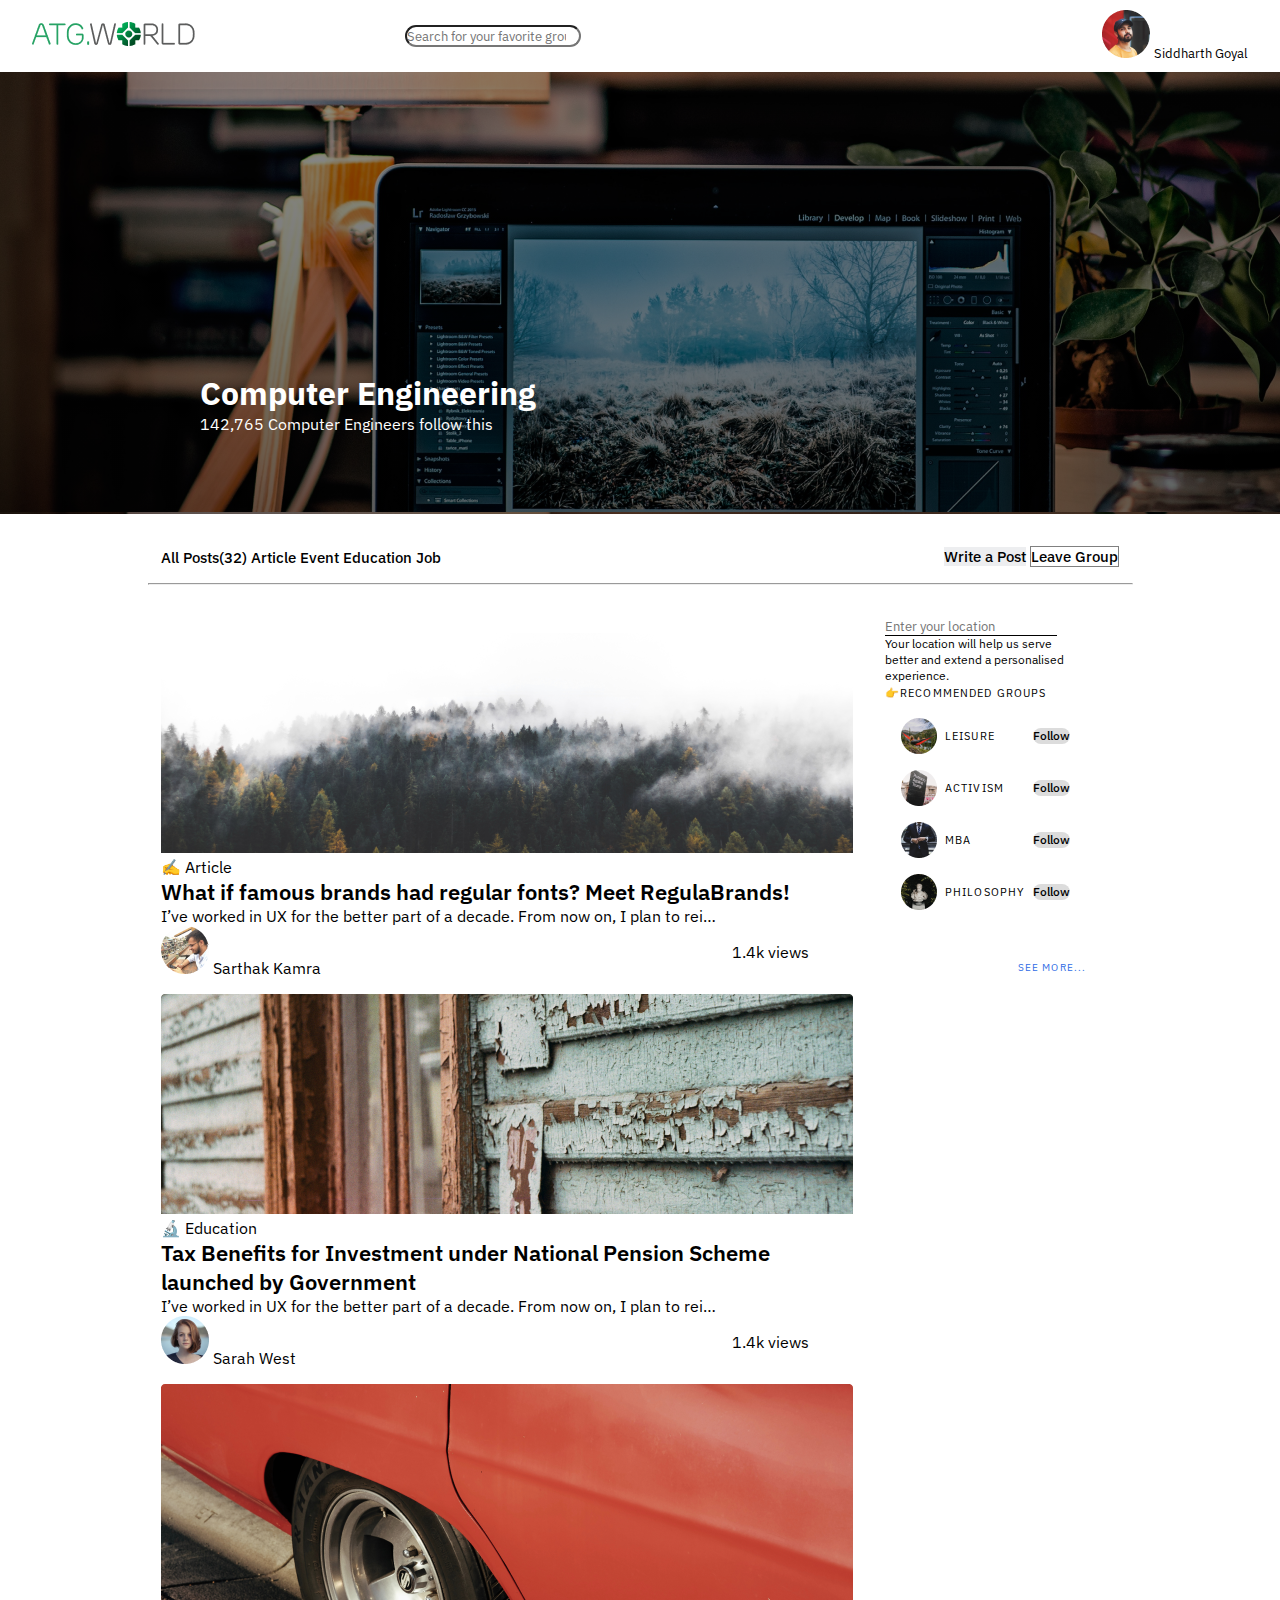
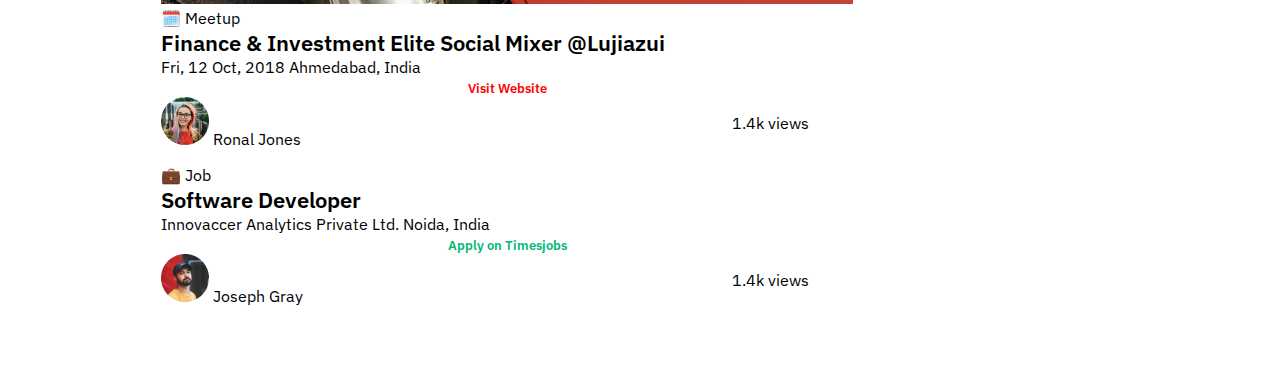
==== login.html @ aefbbee8 "ATG-Task" ====
<!DOCTYPE html>
<html lang="en">
  <head>
    <meta charset="UTF-8" />
    <meta http-equiv="X-UA-Compatible" content="IE=edge" />
    <meta name="viewport" content="width=device-width, initial-scale=1.0" />
    <link
      rel="stylesheet"
      href="https://cdnjs.cloudflare.com/ajax/libs/font-awesome/6.0.0-beta2/css/all.min.css"
      integrity="sha512-YWzhKL2whUzgiheMoBFwW8CKV4qpHQAEuvilg9FAn5VJUDwKZZxkJNuGM4XkWuk94WCrrwslk8yWNGmY1EduTA=="
      crossorigin="anonymous"
      referrerpolicy="no-referrer"
    />
    <link
      href="https://cdn.jsdelivr.net/npm/bootstrap@5.1.3/dist/css/bootstrap.min.css"
      rel="stylesheet"
      integrity="sha384-1BmE4kWBq78iYhFldvKuhfTAU6auU8tT94WrHftjDbrCEXSU1oBoqyl2QvZ6jIW3"
      crossorigin="anonymous"
    />
    <link rel="stylesheet" href="style.css" />
    <title>ATG WORLD</title>
  </head>
  <body>
    <nav>
      <div class="navbar-brand">
        <a href="./index.html"><img src="./images/whole.png" alt="" /></a>
      </div>
      <div class="input-group">
        <input
          type="search"
          class="form-control shadow-none"
          placeholder="Search for your favorite groups in ATG"
          aria-label="Username"
          aria-describedby="basic-addon1"
        />
      </div>
      <div class="dropdown">
        <p class="mb-0">
          <img src="./images/person04.png" alt="person 4" />
          <button class="account-btn text-primary text-black fw-bold mx-2">
            Siddharth Goyal <i class="fas fa-caret-down mx-1"></i>
          </button>
        </p>
      </div>
    </nav>
    <div class="login-container">
      <div class="login">
        <i class="fas fa-times-circle"></i>
        <div class="heading">
          <p>
            Let's learn, share & inspire each other with our passion for
            computer engineering. Sign up now 🤘🏼
          </p>
        </div>
        <div class="form">
          <form action="">
            <h2 class="fw-bold mb-4">Create Account</h2>
            <div class="input-group">
              <input
                type="text"
                aria-label="First name"
                class="form-control shadow-none"
                placeholder="First Name"
              />
              <input
                type="text"
                aria-label="Last name"
                class="form-control shadow-none"
                placeholder="Last Name"
              />
            </div>
            <div class="input-group">
              <input
                type="email"
                aria-label="Email"
                class="form-control shadow-none"
                placeholder="Email"
              />
            </div>
            <div class="input-group">
              <input
                type="password"
                aria-label="Email"
                class="form-control shadow-none"
                placeholder="Password"
              />
              <i class="far fa-eye"></i>
            </div>
            <div class="input-group">
              <input
                type="password"
                aria-label="Email"
                class="form-control shadow-none"
                placeholder="Confirm Password"
              />
            </div>

            <button type="button" class="btn btn-primary create-account">
              Create Account
            </button>

            <button type="button" class="btn btn-outline-secondary mb-2 p-2">
              <!-- <i class="fab fa-facebook"></i> -->
              <img src="./images/facebook_logo.png" alt="FaceBook Logo" />
              Sign up with Facebook
            </button>

            <button type="button" class="btn btn-outline-secondary mb-2 p-2">
              <img src="./images/search.png" alt="Google Logo" />
              Sign up with Google
            </button>
          </form>
          <div class="image-container">
            <div class="preheader">
              <p>
                Already have an account?
                <a href="#" class="text-primary signup"> Sign In</a>
              </p>
            </div>
            <img src="./images/login_image.png" alt="Login User image" />
            <p>
              By signing up, you agree to our Terms & conditions, Privacy policy
            </p>
          </div>
        </div>
      </div>
      <div class="login-2">
        <i class="fas fa-times-circle"></i>
        <div class="heading">
          <p>
            Let's learn, share & inspire each other with our passion for
            computer engineering. Sign up now 🤘🏼
          </p>
        </div>
        <div class="form">
          <form action="">
            <h2 class="fw-bold mb-4">Sign up</h2>

            <div class="input-group">
              <input
                type="email"
                aria-label="Email"
                class="form-control shadow-none"
                placeholder="Email"
                required
              />
            </div>
            <div class="input-group">
              <input
                type="password"
                aria-label="Email"
                class="form-control shadow-none"
                placeholder="Password"
                required
              />
              <i class="far fa-eye"></i>
            </div>
            <a href="./index.html" class="text-white"
              ><button type="button" class="btn btn-primary create-account">
                Sign In
              </button></a
            >

            <button type="button" class="btn btn-outline-secondary mb-2 p-2">
              <!-- <i class="fab fa-facebook"></i> -->
              <img src="./images/facebook_logo.png" alt="FaceBook Logo" />
              Sign up with Facebook
            </button>

            <button type="button" class="btn btn-outline-secondary mb-2 p-2">
              <img src="./images/search.png" alt="Google Logo" />
              Sign up with Google
            </button>

            <button
              type="button"
              class="btn m-2 p-2"
              style="color: black; width: 100%; font-size: 12px"
            >
              Forgot Password ?
            </button>
          </form>
          <div class="image-container">
            <div class="preheader">
              <p>
                Don’t have an account yet?
                <a href="#" class="text-primary create-new-account">
                  Create new for free!</a
                >
              </p>
            </div>
            <img src="./images/login_image.png" alt="Login User image" />
          </div>
        </div>
      </div>
    </div>
    <header>
      <div>
        <h1>Computer Engineering</h1>
        <p>142,765 Computer Engineers follow this</p>
      </div>
    </header>
    <div class="menu">
      <i class="fas fa-arrow-left"></i>
      <button class="text-white border border-white p-2 rounded">
        Leave Group
      </button>
    </div>
    <main>
      <div class="tabs">
        <div class="btns-left">
          <button class="btn active shadow-none">All Posts(32)</button>
          <button class="btn shadow-none">Article</button>
          <button class="btn shadow-none">Event</button>
          <button class="btn shadow-none">Education</button>
          <button class="btn shadow-none">Job</button>
        </div>
        <div class="btns-right">
          <button class="btn btn-light shadow-none">
            Write a Post<i class="fas fa-caret-down mx-2"></i>
          </button>
          <button type="button" class="btn" style="border: 1px solid gray">
            <i class="fas fa-sign-out-alt mx-2"></i>Leave Group
          </button>
        </div>
      </div>
      <div class="andriod-tabs">
        <p>Posts(368)</p>
        <button type="button" class="btn btn-light">
          Filter: All<i class="fas fa-caret-down mx-3"></i>
        </button>
      </div>
      <hr />
      <section>
        <div class="article-container">
          <article>
            <div class="card">
              <img
                src="./images/img01.png"
                class="card-img-top"
                alt="Background image with nature"
              />
              <div class="card-body">
                <p class="fw-bold">✍️ Article</p>
                <div class="menu-header">
                  <p class="card-text">
                    What if famous brands had regular fonts? Meet RegulaBrands!
                  </p>
                  <div class="dropdown">
                    <button><i class="fas fa-ellipsis-h"></i></button>
                    <div class="dropdown-content">
                      <a href="#">Edit</a>
                      <a href="#">Report</a>
                      <a href="#">Option 3</a>
                    </div>
                  </div>
                </div>
                <p>
                  I’ve worked in UX for the better part of a decade. From now
                  on, I plan to rei…
                </p>
                <div class="detail-info">
                  <div>
                    <img src="./images/person01.png" alt="" />
                    <span class="fw-bold">Sarthak Kamra</span>
                  </div>
                  <div>
                    <i class="far fa-eye"></i>
                    <span style="margin-right: 2.5rem">1.4k views</span>
                    <button type="button" class="btn btn-light">
                      <i class="fas fa-share-alt"></i>
                    </button>
                  </div>
                </div>
                <div class="andriod-detail-info">
                  <div style="display: flex; justify-content: space-around">
                    <div>
                      <img src="./images/person01.png" alt="person 4" />
                    </div>
                    <div>
                      <p style="margin-bottom: 0; margin-left: 1rem">
                        Sarthak Kamra
                      </p>
                      <p style="margin-bottom: 0; margin-left: 1rem">
                        1.4k views
                      </p>
                    </div>
                  </div>
                  <button type="button" class="btn btn-light">
                    <i class="fas fa-share-alt mx-2"></i>Share
                  </button>
                </div>
              </div>
            </div>
          </article>
          <article>
            <div class="card">
              <img
                src="./images/img02.png"
                class="card-img-top"
                alt="Background image with nature"
              />
              <div class="card-body">
                <p class="fw-bold">🔬️ Education</p>
                <div class="menu-header">
                  <p class="card-text">
                    Tax Benefits for Investment under National Pension Scheme
                    launched by Government
                  </p>
                  <div class="dropdown">
                    <button><i class="fas fa-ellipsis-h"></i></button>
                    <div class="dropdown-content">
                      <a href="#">Edit</a>
                      <a href="#">Report</a>
                      <a href="#">Option 3</a>
                    </div>
                  </div>
                </div>
                <p>
                  I’ve worked in UX for the better part of a decade. From now
                  on, I plan to rei…
                </p>
                <div class="detail-info">
                  <div>
                    <img src="./images/person02.png" alt="" />
                    <span class="fw-bold">Sarah West</span>
                  </div>
                  <div>
                    <i class="far fa-eye"></i>
                    <span style="margin-right: 2.5rem">1.4k views</span>
                    <button type="button" class="btn btn-light">
                      <i class="fas fa-share-alt"></i>
                    </button>
                  </div>
                </div>
                <div class="andriod-detail-info">
                  <div style="display: flex; justify-content: space-around">
                    <div>
                      <img src="./images/person02.png" alt="person 4" />
                    </div>
                    <div>
                      <p style="margin-bottom: 0; margin-left: 1rem">
                        Sarah West
                      </p>
                      <p style="margin-bottom: 0; margin-left: 1rem">
                        1.4k views
                      </p>
                    </div>
                  </div>
                  <button type="button" class="btn btn-light">
                    <i class="fas fa-share-alt mx-2"></i>Share
                  </button>
                </div>
              </div>
            </div>
          </article>
          <article>
            <div class="card">
              <img
                src="./images/img03.png"
                class="card-img-top"
                alt="Background image with nature"
              />
              <div class="card-body">
                <p class="fw-bold">🗓️ Meetup</p>
                <div class="menu-header">
                  <p class="card-text">
                    Finance & Investment Elite Social Mixer @Lujiazui
                  </p>
                  <div class="dropdown">
                    <button><i class="fas fa-ellipsis-h"></i></button>
                    <div class="dropdown-content">
                      <a href="#">Edit</a>
                      <a href="#">Report</a>
                      <a href="#">Option 3</a>
                    </div>
                  </div>
                </div>
                <p>
                  <i class="far fa-calendar mx-2"></i>Fri, 12 Oct, 2018
                  <span class="mx-5"
                    ><i class="fas fa-map-marker-alt mx-2"></i>Ahmedabad,
                    India</span
                  >
                  <button
                    type="button"
                    class="btn btn-outline-secondary my-4 p-2"
                    style="color: red"
                  >
                    Visit Website
                  </button>
                </p>
                <div class="detail-info">
                  <div>
                    <img src="./images/person03.png" alt="" />
                    <span class="fw-bold">Ronal Jones</span>
                  </div>
                  <div>
                    <i class="far fa-eye"></i>
                    <span style="margin-right: 2.5rem">1.4k views</span>
                    <button type="button" class="btn btn-light">
                      <i class="fas fa-share-alt"></i>
                    </button>
                  </div>
                </div>
                <div class="andriod-detail-info">
                  <div style="display: flex; justify-content: space-around">
                    <div>
                      <img src="./images/person03.png" alt="person 4" />
                    </div>
                    <div>
                      <p style="margin-bottom: 0; margin-left: 1rem">
                        Ronal Jones
                      </p>
                      <p style="margin-bottom: 0; margin-left: 1rem">
                        1.4k views
                      </p>
                    </div>
                  </div>
                  <button type="button" class="btn btn-light">
                    <i class="fas fa-share-alt mx-2"></i>Share
                  </button>
                </div>
              </div>
            </div>
          </article>
          <article>
            <div class="card">
              <div class="card-body">
                <p class="fw-bold">💼️ Job</p>
                <div class="menu-header">
                  <p class="card-text">Software Developer</p>
                  <div class="dropdown">
                    <button><i class="fas fa-ellipsis-h"></i></button>
                    <div class="dropdown-content">
                      <a href="#">Edit</a>
                      <a href="#">Report</a>
                      <a href="#">Option 3</a>
                    </div>
                  </div>
                </div>
                <p>
                  <i class="far fa-calendar mx-2"></i>Innovaccer Analytics
                  Private Ltd.
                  <span class="mx-5"
                    ><i class="fas fa-map-marker-alt mx-2"></i>Noida,
                    India</span
                  >
                  <button
                    type="button"
                    class="btn btn-outline-secondary my-4 p-2"
                  >
                    Apply on Timesjobs
                  </button>
                </p>
                <div class="detail-info">
                  <div>
                    <img src="./images/person04.png" alt="" />
                    <span class="fw-bold">Joseph Gray</span>
                  </div>
                  <div>
                    <i class="far fa-eye"></i>
                    <span style="margin-right: 2.5rem">1.4k views</span>
                    <button type="button" class="btn btn-light">
                      <i class="fas fa-share-alt"></i>
                    </button>
                  </div>
                </div>
                <div class="andriod-detail-info">
                  <div style="display: flex; justify-content: space-around">
                    <div>
                      <img src="./images/person04.png" alt="person 4" />
                    </div>
                    <div>
                      <p style="margin-bottom: 0; margin-left: 1rem">
                        Joseph Gray
                      </p>
                      <p style="margin-bottom: 0; margin-left: 1rem">
                        1.4k views
                      </p>
                    </div>
                  </div>
                  <button type="button" class="btn btn-light">
                    <i class="fas fa-share-alt mx-2"></i>Share
                  </button>
                </div>
              </div>
            </div>
          </article>
        </div>
        <aside>
          <div class="location-input">
            <i class="fas fa-map-marker-alt"></i
            ><input
              type="text"
              name="location"
              id="location"
              class="mx-2 px-2"
              placeholder="Enter your location"
            />
            <label for="location" class="edit-icon">
              <i class="fas fa-pen icon1" style="cursor: pointer"></i>
            </label>
            <i class="fas fa-times icon2 fs-5" style="cursor: pointer"></i>
          </div>
          <p class="my-5">
            <i class="fas fa-info-circle me-3"></i>
            Your location will help us serve better and extend a personalised
            experience.
          </p>
          <div class="recommendations">
            <p>👉REcommended Groups</p>
            <div class="groups">
              <div class="box">
                <div>
                  <img src="./images/group1.png" alt="Group 1" />
                  <p>Leisure</p>
                </div>
                <a href="#"><button class="btn">Follow</button></a>
              </div>
              <div class="box">
                <div>
                  <img src="./images/group2.png" alt="Group 1" />
                  <p>Activism</p>
                </div>
                <a href="#"><button class="btn">Follow</button></a>
              </div>
              <div class="box">
                <div>
                  <img src="./images/group3.png" alt="Group 1" />
                  <p>MBA</p>
                </div>
                <a href="#"><button class="btn">Follow</button></a>
              </div>
              <div class="box">
                <div>
                  <img src="./images/group4.png" alt="Group 1" />
                  <p>Philosophy</p>
                </div>
                <a href="#"><button class="btn">Follow</button></a>
              </div>
            </div>
            <a href="#" class="see-more">See More...</a>
          </div>
        </aside>
      </section>
      <button class="andriod-login-button" id="create-login-account">
        <i class="fas fa-pen"></i>
      </button>
      <div class="andriod-create-account">
        <div class="form">
          <form action="">
            <h2 class="fw-bold mb-4">Create Account</h2>
            <i class="fas fa-times andriod-close"></i>
            <div class="input-group">
              <input
                type="text"
                aria-label="First name"
                class="form-control shadow-none"
                placeholder="First Name"
              />
              <input
                type="text"
                aria-label="Last name"
                class="form-control shadow-none"
                placeholder="Last Name"
              />
            </div>
            <div class="input-group">
              <input
                type="email"
                aria-label="Email"
                class="form-control shadow-none"
                placeholder="Email"
              />
            </div>
            <div class="input-group">
              <input
                type="password"
                aria-label="Email"
                class="form-control shadow-none"
                placeholder="Password"
              />
              <i class="far fa-eye"></i>
            </div>
            <div class="input-group">
              <input
                type="password"
                aria-label="Email"
                class="form-control shadow-none"
                placeholder="Confirm Password"
              />
            </div>
            <div
              style="
                display: flex;
                justify-content: space-between;
                align-items: center;
              "
            >
              <button type="button" class="btn btn-primary create-account">
                Create Account
              </button>
              <button
                type="button"
                class="btn shadow-none andriod-signin"
                style="text-decoration: underline"
              >
                or, Sign In
              </button>
            </div>

            <button type="button" class="btn btn-outline-secondary mb-2 p-2">
              <img src="./images/facebook_logo.png" alt="FaceBook Logo" />
              Sign up with Facebook
            </button>

            <button type="button" class="btn btn-outline-secondary mb-2 p-2">
              <img src="./images/search.png" alt="Google Logo" />
              Sign up with Google
            </button>
            <p class="my-3">
              By signing up, you agree to our Terms & conditions, Privacy policy
            </p>
          </form>
        </div>
      </div>
      <div class="andriod-login-account">
        <div class="form">
          <form action="">
            <h2 class="fw-bold mb-4">Welcome Back!</h2>
            <i class="fas fa-times andriod-close"></i>
            <div class="input-group">
              <input
                type="email"
                aria-label="Email"
                class="form-control shadow-none"
                placeholder="Email"
              />
            </div>
            <div class="input-group">
              <input
                type="password"
                aria-label="Email"
                class="form-control shadow-none"
                placeholder="Password"
              />
              <i class="far fa-eye"></i>
            </div>
            <div
              style="
                display: flex;
                justify-content: space-between;
                align-items: center;
              "
            >
              <button type="button" class="btn btn-primary create-account">
                Sign In
              </button>
              <button
                type="button"
                class="btn shadow-none account-create-in"
                style="text-decoration: underline"
              >
                or, Create Account
              </button>
            </div>

            <button type="button" class="btn btn-outline-secondary mb-2 p-2">
              <img src="./images/facebook_logo.png" alt="FaceBook Logo" />
              Sign up with Facebook
            </button>

            <button type="button" class="btn btn-outline-secondary mb-2 p-2">
              <img src="./images/search.png" alt="Google Logo" />
              Sign up with Google
            </button>
            <button class="btn" style="display: block; margin: 0 auto">
              Forgot Password?
            </button>
          </form>
        </div>
      </div>
    </main>
    <script>
      const editIcon = document.querySelector(".edit-icon");
      const icon1 = document.querySelector(".icon1");
      const icon2 = document.querySelector(".icon2");
      editIcon.addEventListener("click", () => {
        icon2.style.display = "block";
        icon1.style.display = "none";
      });

      icon2.addEventListener("click", () => {
        icon2.style.display = "none";
        icon1.style.display = "block";
      });
    </script>
    <script src="./index.js"></script>
    <script
      src="https://cdn.jsdelivr.net/npm/bootstrap@5.1.3/dist/js/bootstrap.bundle.min.js"
      integrity="sha384-ka7Sk0Gln4gmtz2MlQnikT1wXgYsOg+OMhuP+IlRH9sENBO0LRn5q+8nbTov4+1p"
      crossorigin="anonymous"
    ></script>
  </body>
</html>
---- style.css ----
@import url("https://fonts.googleapis.com/css2?family=IBM+Plex+Sans&display=swap");
* {
  margin: 0;
  padding: 0;
  box-sizing: border-box;
  font-family: "IBM Plex Sans", sans-serif;
}
button {
  background-color: transparent;
  border: none;
  cursor: pointer;
}
a {
  text-decoration: none;
  color: black;
}
body {
  position: relative;
}
nav {
  padding: 0.5rem 2rem;
  width: 100%;
  height: 72px;
  background: #ffffff;
  display: none;
  align-items: center;
  justify-content: space-between;
  box-shadow: 0px 1px 2px rgba(0, 0, 0, 0.12);
  position: relative;
}

.searchBar {
  position: relative;
  border-radius: 1.31rem;
  width: 50%;
}
.fa-search {
  position: relative;
  z-index: 10;
  margin: 2%;
}
/* --------------------------------login styling start-------------------------- */
.login-container {
  display: none;
  background-color: rgba(0, 0, 0, 0.56);
  position: absolute;
  top: 0%;
  left: 0%;
  width: 100%;
  height: 100%;
  z-index: 10;
}
.show-loginContainer {
  display: block;
}
.login {
  position: relative;
  margin: 11.625rem auto;
  width: 46rem;
  height: auto;
  background: #ffffff;
  box-shadow: 0px 8px 24px rgba(0, 0, 0, 0.25);
  border-radius: 8px;
}
.fa-times-circle {
  position: absolute;
  right: 0;
  top: -5%;
  z-index: 10;
  color: white;
  cursor: pointer;
}
.heading {
  height: 3.1rem;
  padding: 1.03rem 3.6rem;
  font-weight: 500;
  font-size: 14px;
  background: #effff4;
  text-align: center;
  color: #008a45;
  border-radius: 8px 8px 0px 0px;
}
.form {
  display: grid;
  grid-template-columns: 1fr 1fr;
  margin: 2.25rem;
}

form i.far.fa-eye {
  position: absolute;
  right: 4.17%;
  top: 18.75%;
  bottom: 18.75%;
  cursor: pointer;
  z-index: 10;
}
i.fab.fa-google {
  background-color: linear-gradient(red, green);
}
.image-container {
  padding: 0 1.5rem;
}
.image-container .preheader {
  line-height: 1rem;
  font-size: 13px;
  text-align: right;
  color: #3d3d3d;
}

.image-container > p {
  color: #000000;
  font-size: 11px;
  opacity: 0.6;
  text-align: right;
  letter-spacing: -0.008em;
  margin-top: 0.75rem;
  margin-bottom: 2.25rem;
}
form button.create-account {
  margin: 1.18rem 0 1.5rem 0;
  width: 20rem;
  border-radius: 20px;
  font-weight: 600;
  font-size: 14px;
  font-style: normal;
  line-height: 16px;
  padding: 0.75rem 6.875rem;
}
form .input-group {
  background: #f7f8fa;
}
.btn.btn-outline-secondary {
  width: 20rem;
  font-size: 14px;
  line-height: 1rem;
  color: #000000;
}
form .input-group input[type="text"],
form .input-group input[type="email"],
form .input-group input[type="password"] {
  background-color: #f7f8fa;
}

.login-2 {
  position: relative;
  margin: 11.625rem auto;
  width: 46rem;
  height: auto;
  background: #ffffff;
  box-shadow: 0px 8px 24px rgba(0, 0, 0, 0.25);
  border-radius: 8px;
  display: none;
}
.show-login-2 {
  display: block;
}
/* --------------------------------login styling ends-------------------------- */
/* --------------------------header styling start--------------------- */
header {
  position: relative;
  width: 100%;
  height: 442px;
  background: linear-gradient(
      180deg,
      rgba(0, 0, 0, 0.45) 0%,
      rgba(0, 0, 0, 0.6) 100%
    ),
    url("./images/bg.png");
  color: white;
}
header div {
  position: absolute;
  bottom: 2rem;
  left: 1rem;
}
nav .input-group input {
  border-radius: 1.31rem;
  transition: none;
}
nav .input-group input:focus {
  border: none;
}

.menu {
  position: absolute;
  top: 0%;
  color: white;
  width: 100%;
  display: flex;
  align-items: center;
  justify-content: space-between;
  padding: 1rem;
}

nav input[type="search"]:focus {
  background-color: #e9ecef;
}
/* -------------------------------main styling start----------------- */

main {
  padding: 2rem;
}
main .tabs {
  display: flex;
  align-items: center;
  justify-content: space-between;
  width: 100%;
  max-width: 958px;
  margin: 0 auto;
}
main .tabs button {
  font-weight: 500;
  font-size: 15px;
  position: relative;
}

main .tabs button:hover::after {
  content: "";
  position: absolute;
  bottom: 0;
  left: 0;
  width: 100%;
  height: 3px;
  background-color: black;
  transition: all 0.5s ease-in-out;
}

main section {
  display: grid;
  grid-template-columns: 1fr 0.5fr;
  grid-gap: 2rem;
  width: 100%;
  max-width: 958px;
  margin: 2rem auto;
}
section .article-container article {
  margin: 1rem 0;
}
section .article-container article .card-body .menu-header {
  display: flex;
  align-items: center;
  justify-content: space-between;
}
.dropdown {
  position: relative;
}
.dropdown:hover .dropdown-content {
  display: block;
}
.dropdown-content {
  display: none;
  position: absolute;
  top: 90%;
  width: 10rem;
  right: 0.725rem;
  background: #ffffff;
  box-shadow: 0px 2px 8px rgba(0, 0, 0, 0.16), 0px 0px 2px rgba(0, 0, 0, 0.08);
  border-radius: 4px;
}
.dropdown-content a {
  padding: 0.4rem 0.7rem;
  display: block;
}
section .article-container article .card-body .detail-info {
  display: none;
}
section .article-container article .card-body .andriod-detail-info {
  display: none;
}
section .article-container article .card-body .menu-header p {
  font-weight: 600;
  font-size: 1.375rem;
}

section
  .article-container
  article
  .card-body
  p
  button.btn.btn-outline-secondary {
  width: 100%;
  font-weight: 600;
  font-size: 13px;
  text-align: center;
  color: #02b875;
}
section
  .article-container
  article
  .card-body
  p
  button.btn.btn-outline-secondary:hover {
  background-color: gainsboro;
}

.btn-light,
.btn-light:hover {
  background: #edeef0;
}
aside .location-input {
  display: flex;
}
aside input {
  border: none;
  box-shadow: none;
  border-bottom: 1px solid black;
}

aside .recommendations {
  font-weight: normal;
  font-size: 0.7rem;
  line-height: 18px;
  letter-spacing: 0.1em;
  text-transform: uppercase;
}

aside .recommendations .see-more {
  font-size: 0.65rem;
  text-align: right;
  color: #2f6ce5;
  display: block;
  margin: 3rem 0;
}

aside .recommendations .groups .box {
  display: flex;
  align-items: center;
  justify-content: space-between;
  margin: 1rem;
}
aside .recommendations .groups .box div {
  display: flex;
  align-items: center;
  justify-content: center;
}
aside .recommendations .groups .box div p {
  margin: 0 0.5rem;
}
aside > p {
  display: flex;
  font-size: 12px;
  line-height: 16px;
}
.icon2 {
  display: none;
}
.recommendations a button {
  font-size: 0.75rem;
  border-radius: 1rem;
  font-weight: 500;
  line-height: 1rem;
  background: gainsboro;
}
.recommendations a button:hover {
  background: black;
  color: white;
}
hr {
  max-width: 985px;
  width: 100%;
  margin: 1rem auto;
}

main .andriod-tabs {
  display: none;
}

.andriod-login-button {
  display: none;
}

.andriod-create-account {
  background: rgba(0, 0, 0, 0.56);
  width: 100%;
  position: fixed;
  top: 0;
  left: 0;
  height: 100vh;
  display: none;
}
.andriod-login-account {
  background: rgba(0, 0, 0, 0.56);
  width: 100%;
  position: fixed;
  top: 0;
  left: 0;
  height: 100vh;
  display: none;
}
.andriod-login-account .form {
  position: absolute;
  left: 0;
  bottom: 0;
  width: 100%;
  background: white;
  padding: 1rem;
  margin: 0;
}
.andriod-create-account .form {
  position: absolute;
  left: 0;
  bottom: 0;
  width: 100%;
  background: white;
  padding: 1rem;
  margin: 0;
}

.andriod-create-account .form p {
  font-size: 11px;
  line-height: 16px;
  text-align: center;
  letter-spacing: -0.008em;
}

.andriod-close {
  position: absolute;
  right: 5%;
  top: 5%;
  z-index: 20;
  color: white;
  background: black;
  border-radius: 50%;
  width: 25px;
  display: flex;
  height: 25px;
  align-items: center;
  justify-content: center;
  cursor: pointer;
}
.andriod-create-account-in,
.andriod-sign-in {
  border-bottom: 1px solid black;
}
/* -------------------------------main styling ends----------------- */

@media screen and (min-width: 768px) {
  nav .input-group {
    width: 40%;
  }
  nav {
    display: flex;
  }
  header div {
    bottom: 5rem;
    left: 12.5rem;
  }

  .menu {
    display: none;
  }
  section .article-container article .card-body .detail-info {
    display: flex;
    align-items: center;
    justify-content: space-between;
  }
}

@media screen and (max-width: 767px) {
  main .tabs {
    display: none;
  }
  main .andriod-tabs {
    display: flex;
    align-items: center;
    justify-content: space-between;
  }
  aside {
    display: none;
  }
  main section {
    display: block;
    width: 100%;
  }
  section .article-container article .card-body .andriod-detail-info {
    display: flex;
    align-items: center;
    justify-content: space-between;
  }
  .andriod-login-button {
    display: flex;
    align-items: center;
    justify-content: center;
    position: fixed;
    padding: 1rem;
    width: 54px;
    cursor: pointer;
    height: 54px;
    border-radius: 50%;
    bottom: 2rem;
    right: 2rem;
    color: white;
    background: linear-gradient(180deg, #ff5c5c 0%, #f0568a 100%);
    box-shadow: 0px 2px 4px rgba(0, 0, 0, 0.18), 0px 0px 2px rgba(0, 0, 0, 0.08);
  }
  .form {
    display: block;
  }
  form button.create-account {
    width: 9rem;
    padding: 0.57rem 1rem;
  }

  form button.btn.btn-outline-secondary {
    display: block;
    width: 100%;
    max-width: 454px;
    margin: 1rem auto;
  }

  .show-andriod-create-account {
    display: block;
  }
  .show-andriod-login-account {
    display: block;
  }
}
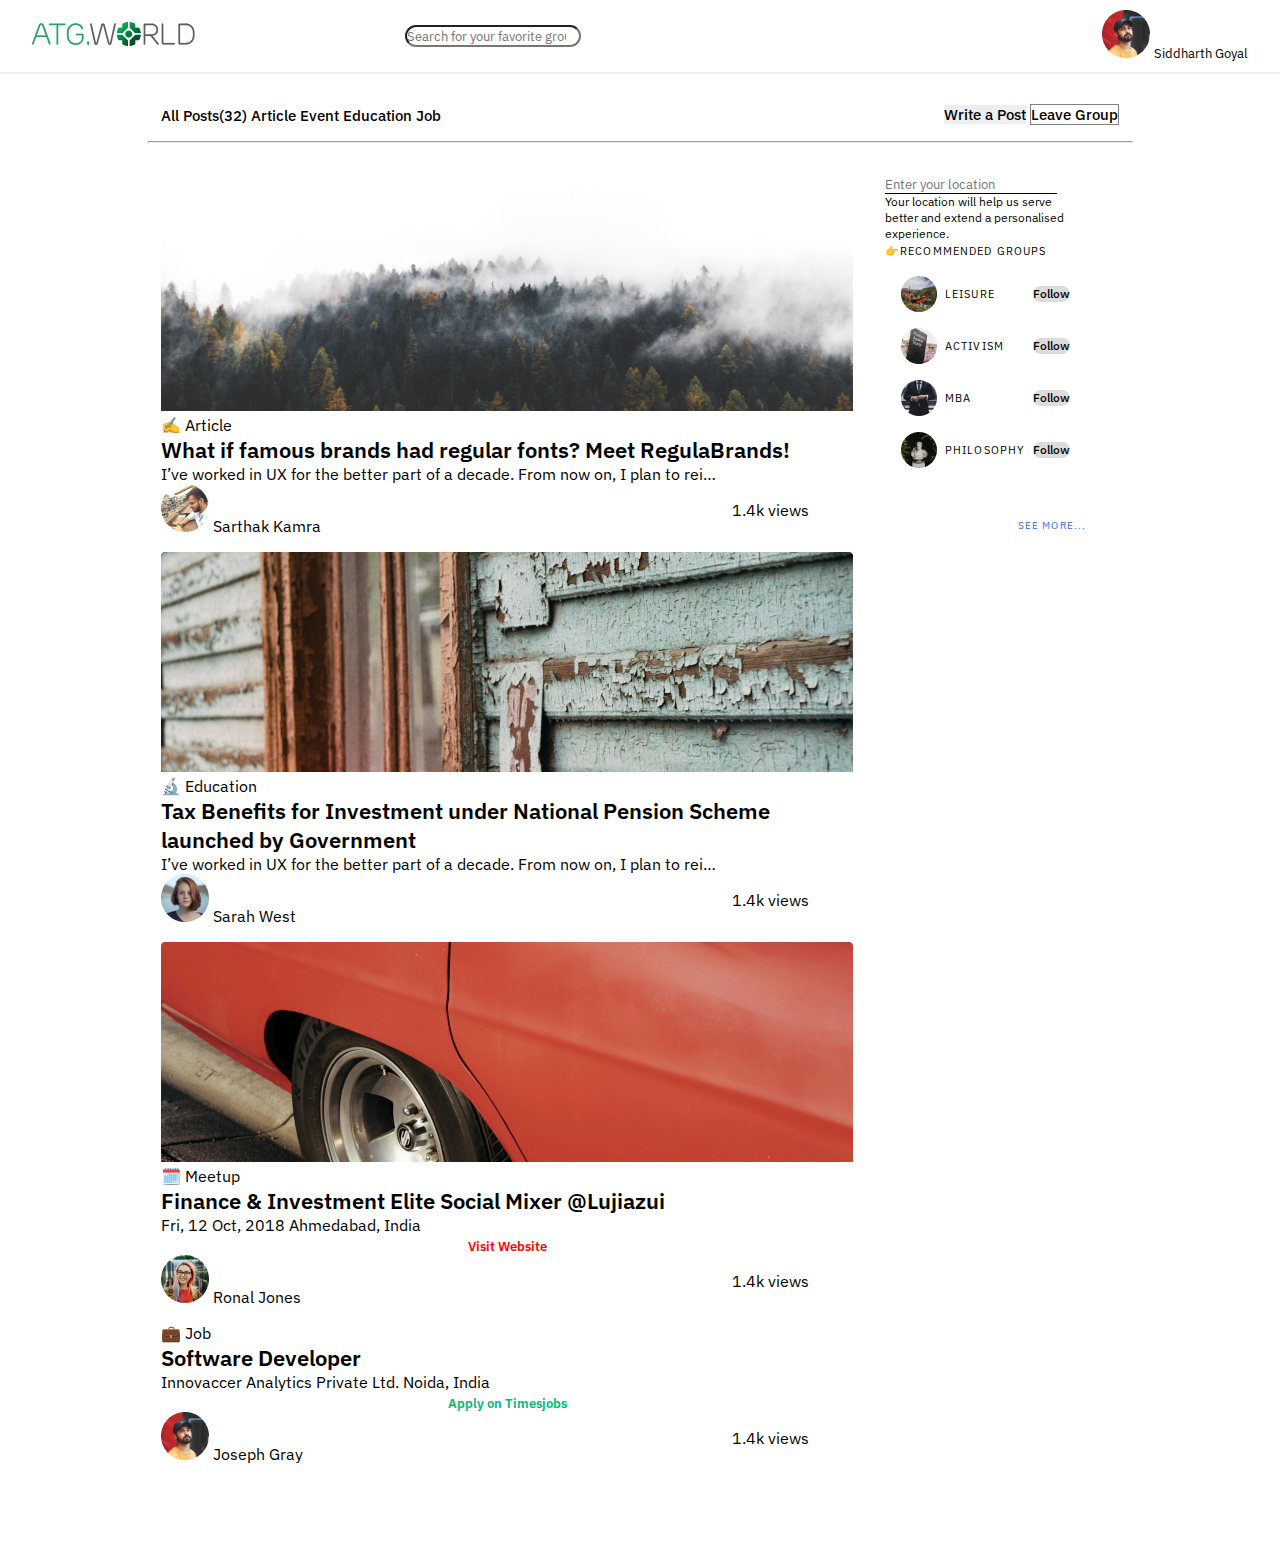
==== commit c60033d5: "update Task-1" ====
--- a/login.html
+++ b/login.html
@@ -23,7 +23,7 @@
   <body>
     <nav>
       <div class="navbar-brand">
-        <a href="./index.html"><img src="./images/whole.png" alt="" /></a>
+        <a href="./index.html"><img src="./images/logo.png" alt="Logo" /></a>
       </div>
       <div class="input-group">
         <input
@@ -261,7 +261,7 @@
                 </p>
                 <div class="detail-info">
                   <div>
-                    <img src="./images/person01.png" alt="" />
+                    <img src="./images/person01.png" alt="Person 1" />
                     <span class="fw-bold">Sarthak Kamra</span>
                   </div>
                   <div>
@@ -275,7 +275,7 @@
                 <div class="andriod-detail-info">
                   <div style="display: flex; justify-content: space-around">
                     <div>
-                      <img src="./images/person01.png" alt="person 4" />
+                      <img src="./images/person04.png" alt="person 4" />
                     </div>
                     <div>
                       <p style="margin-bottom: 0; margin-left: 1rem">
@@ -322,7 +322,7 @@
                 </p>
                 <div class="detail-info">
                   <div>
-                    <img src="./images/person02.png" alt="" />
+                    <img src="./images/person02.png" alt="Person 2" />
                     <span class="fw-bold">Sarah West</span>
                   </div>
                   <div>
@@ -392,7 +392,7 @@
                 </p>
                 <div class="detail-info">
                   <div>
-                    <img src="./images/person03.png" alt="" />
+                    <img src="./images/person03.png" alt="Person 3" />
                     <span class="fw-bold">Ronal Jones</span>
                   </div>
                   <div>
@@ -455,7 +455,7 @@
                 </p>
                 <div class="detail-info">
                   <div>
-                    <img src="./images/person04.png" alt="" />
+                    <img src="./images/person04.png" alt="Person 4" />
                     <span class="fw-bold">Joseph Gray</span>
                   </div>
                   <div>
--- a/style.css
+++ b/style.css
@@ -50,14 +50,13 @@
   height: 100%;
   z-index: 10;
 }
-.show-loginContainer {
-  display: block;
-}
+
 .login {
-  position: relative;
-  margin: 11.625rem auto;
-  width: 46rem;
-  height: auto;
+  position: fixed;
+  left: 1%;
+  right: 1%;
+  margin: 2.5rem auto;
+  height: 85vh;
   background: #ffffff;
   box-shadow: 0px 8px 24px rgba(0, 0, 0, 0.25);
   border-radius: 8px;
@@ -72,7 +71,7 @@
 }
 .heading {
   height: 3.1rem;
-  padding: 1.03rem 3.6rem;
+  padding: 1.03rem 3rem;
   font-weight: 500;
   font-size: 14px;
   background: #effff4;
@@ -142,9 +141,10 @@
 }
 
 .login-2 {
-  position: relative;
-  margin: 11.625rem auto;
-  width: 46rem;
+  position: fixed;
+  left: 3%;
+  right: 3%;
+  margin: 3.5rem auto;
   height: auto;
   background: #ffffff;
   box-shadow: 0px 8px 24px rgba(0, 0, 0, 0.25);
@@ -159,15 +159,24 @@
 header {
   position: relative;
   width: 100%;
-  height: 442px;
+  height: 100%;
+  color: white;
   background: linear-gradient(
-      180deg,
-      rgba(0, 0, 0, 0.45) 0%,
-      rgba(0, 0, 0, 0.6) 100%
-    ),
-    url("./images/bg.png");
-  color: white;
-}
+    180deg,
+    rgba(0, 0, 0, 0.45) 0%,
+    rgba(0, 0, 0, 0.6) 100%
+  );
+}
+
+header img {
+  width: 100%;
+  height: 100%;
+  min-height: 300px;
+  object-fit: fill;
+  object-position: center;
+  opacity: 0.45;
+}
+
 header div {
   position: absolute;
   bottom: 2rem;
@@ -433,17 +442,42 @@
   border-bottom: 1px solid black;
 }
 /* -------------------------------main styling ends----------------- */
-
+@media screen and (min-width: 1200px) {
+  header div {
+    bottom: 4rem;
+    left: 11rem;
+  }
+}
+@media screen and (min-width: 992px) {
+  header div {
+    bottom: 3rem;
+    left: 9rem;
+  }
+  .login {
+    width: 46rem;
+  }
+  .login-2 {
+    width: 46rem;
+    left: 8%;
+    right: 8%;
+  }
+}
+@media screen and (min-width: 800px) {
+  .login {
+    left: 5%;
+    right: 5%;
+  }
+  .login-2 {
+    left: 5%;
+    right: 5%;
+  }
+}
 @media screen and (min-width: 768px) {
   nav .input-group {
     width: 40%;
   }
   nav {
     display: flex;
-  }
-  header div {
-    bottom: 5rem;
-    left: 12.5rem;
   }
 
   .menu {
@@ -453,6 +487,10 @@
     display: flex;
     align-items: center;
     justify-content: space-between;
+  }
+
+  .show-loginContainer {
+    display: block;
   }
 }
 
